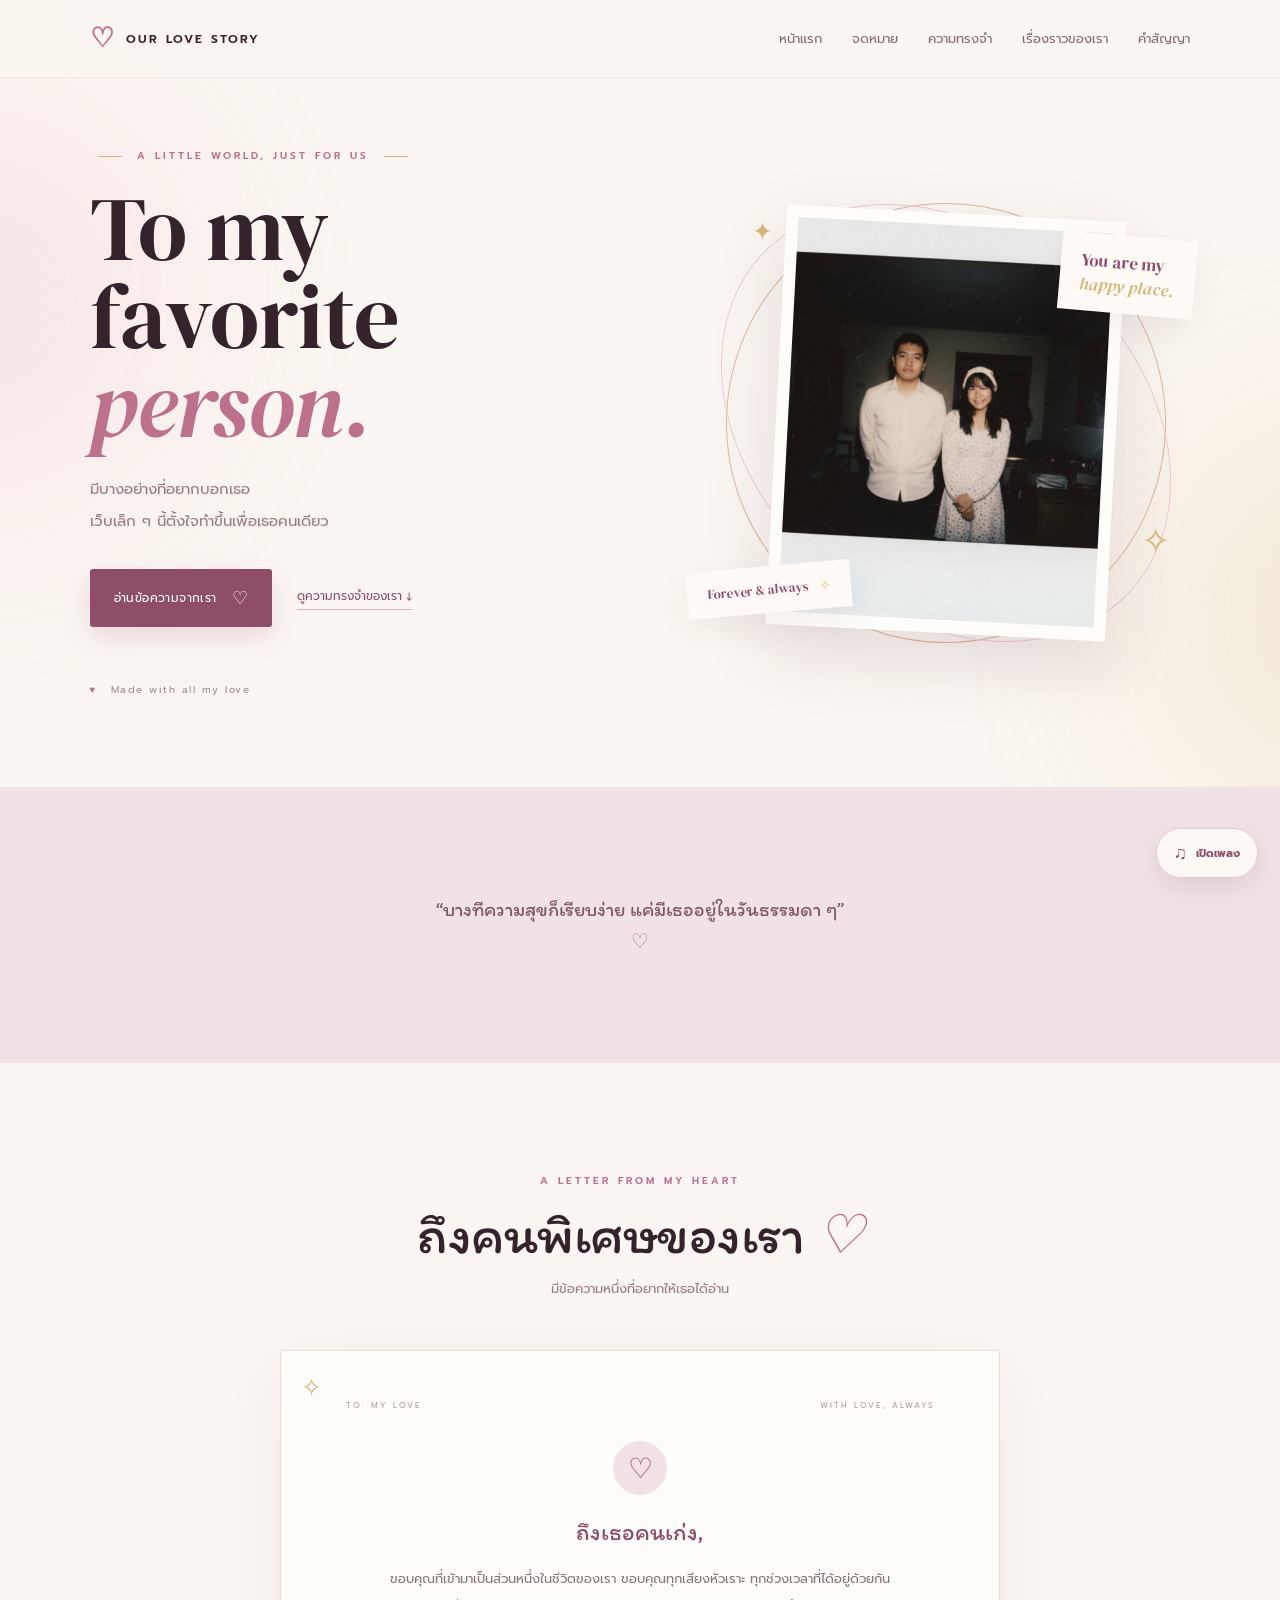
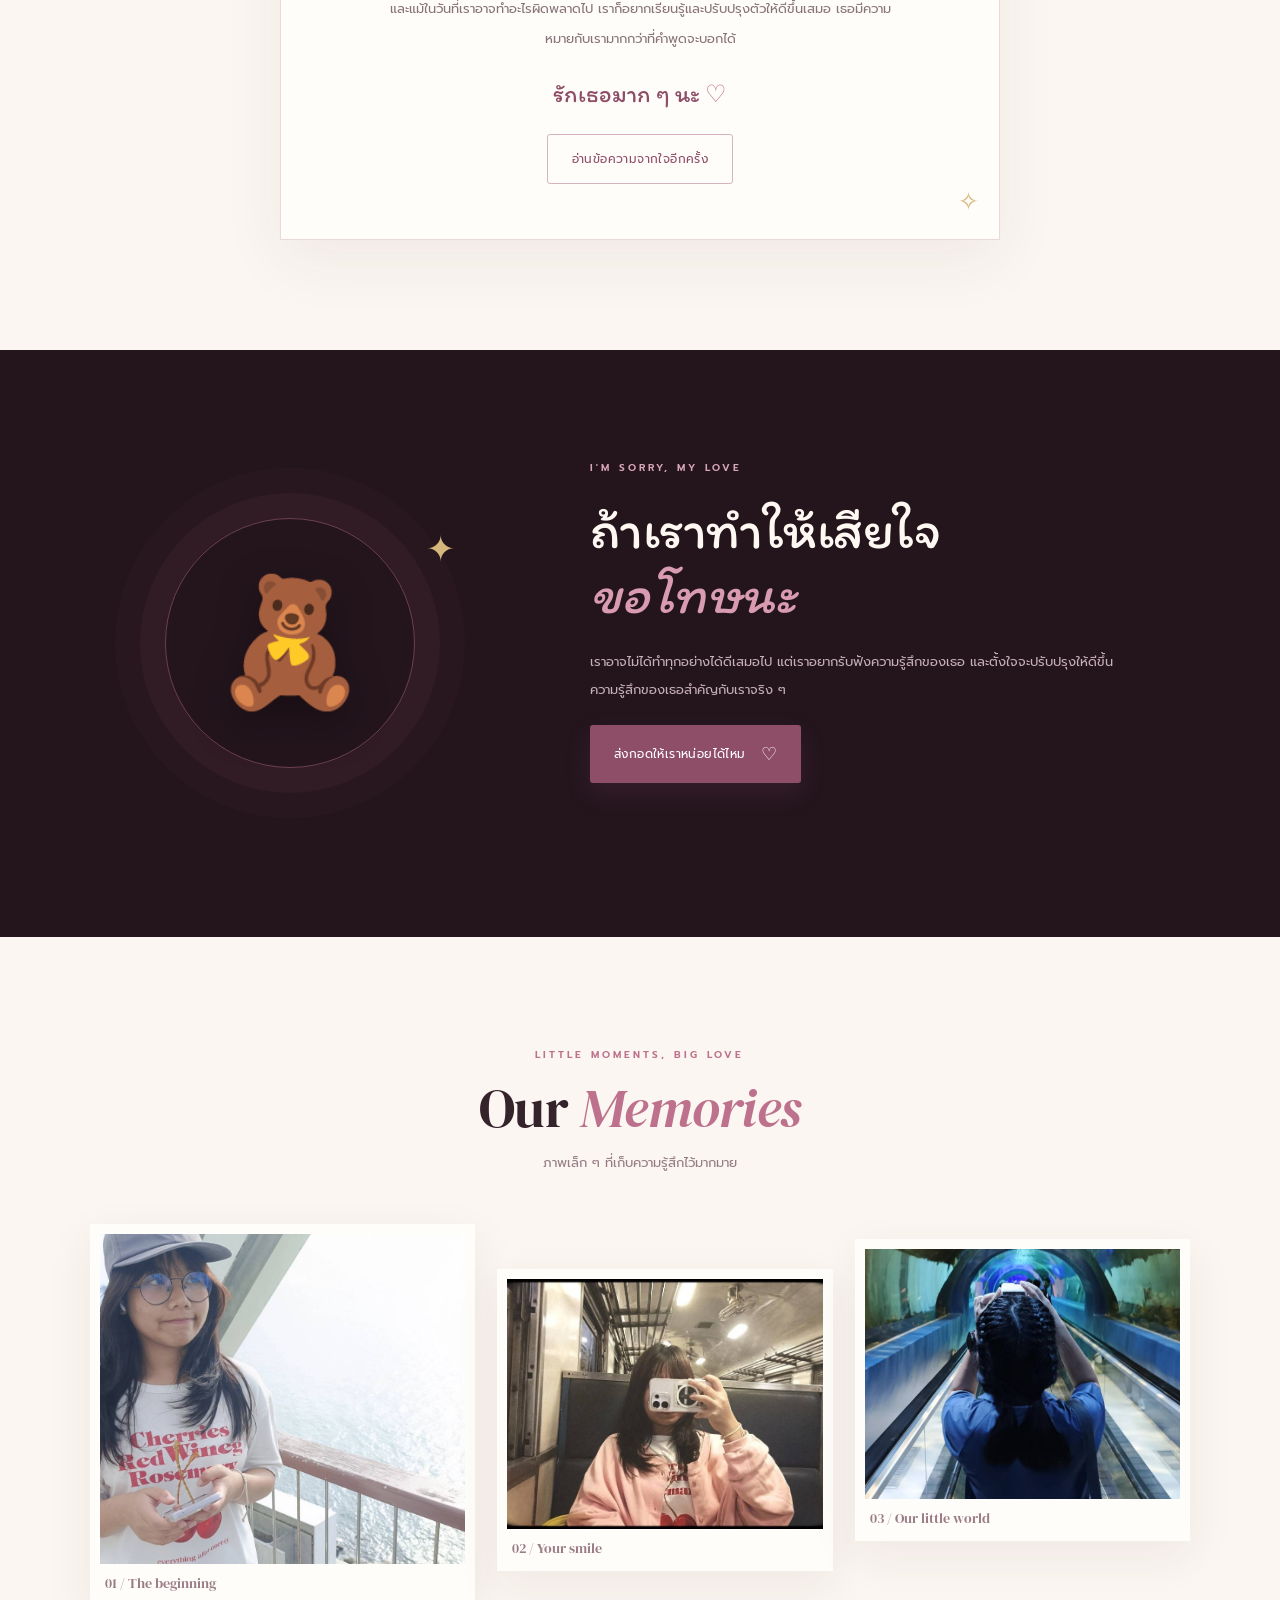
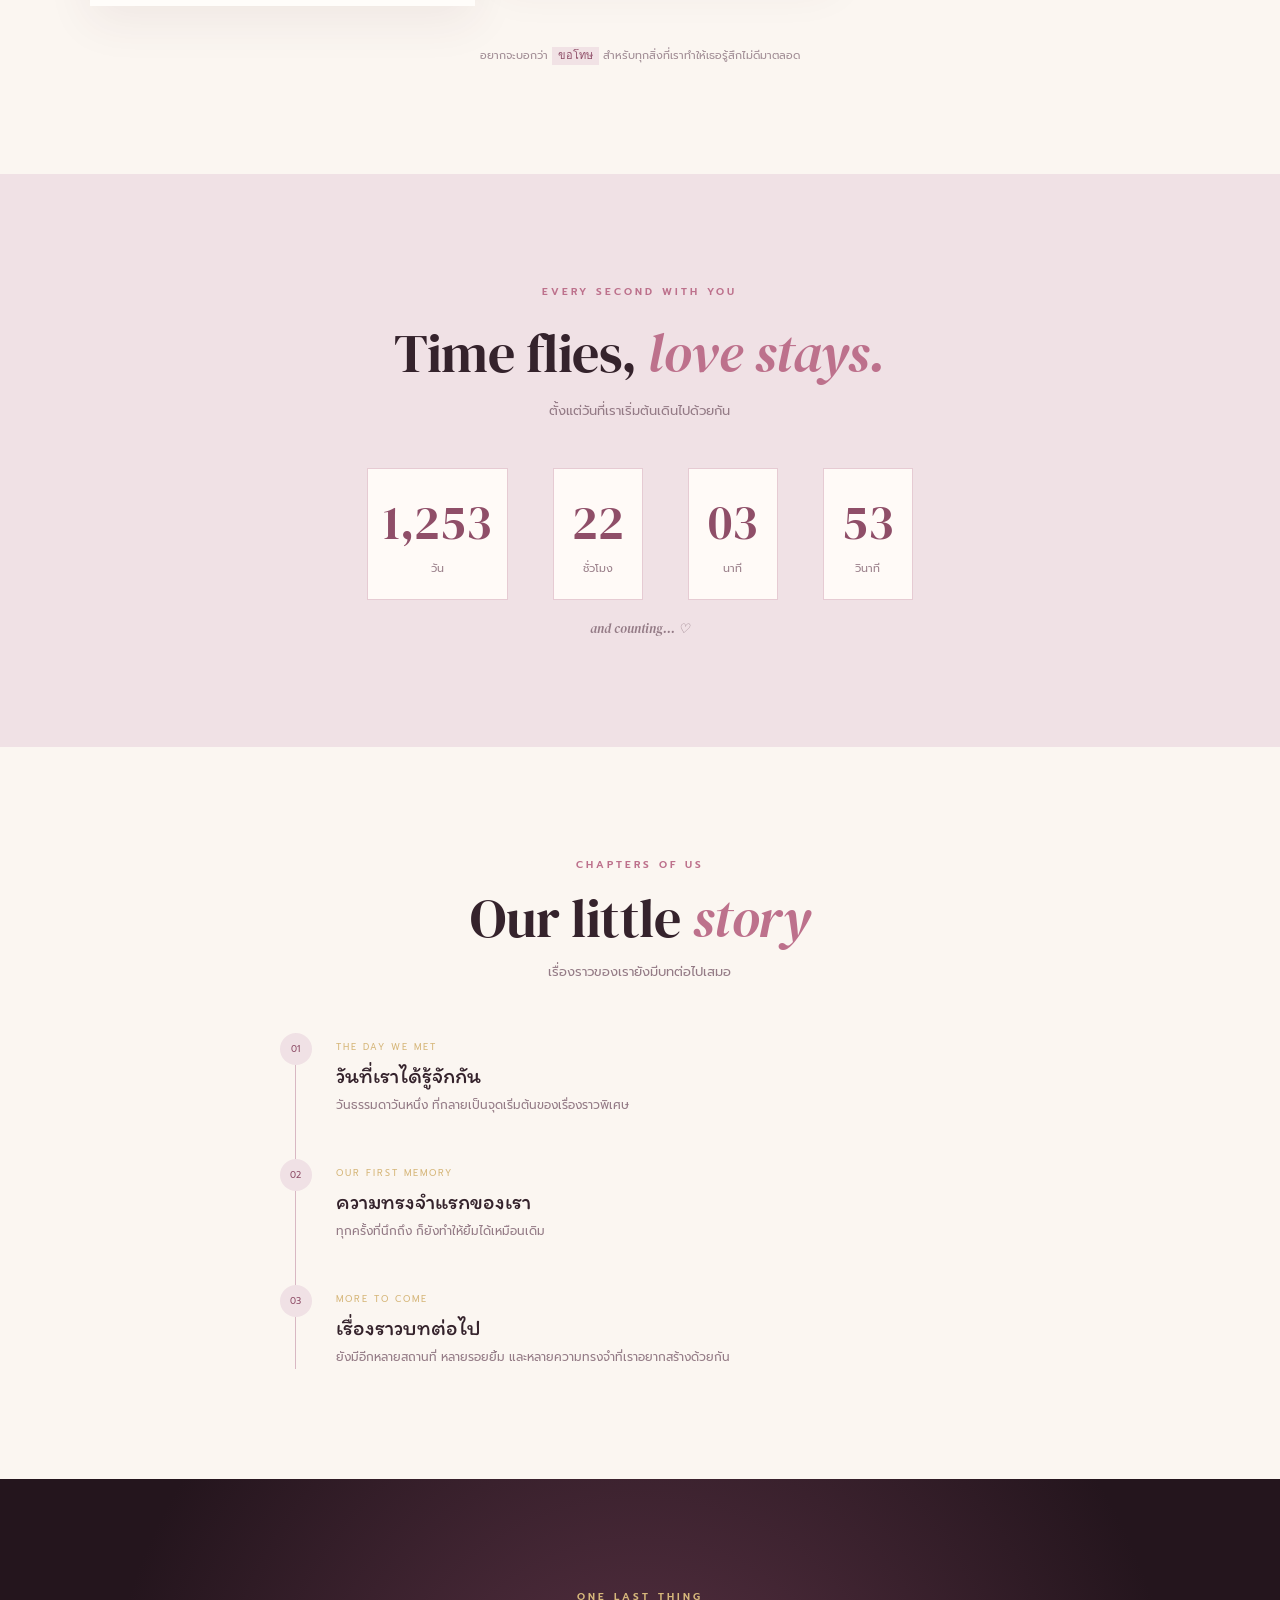
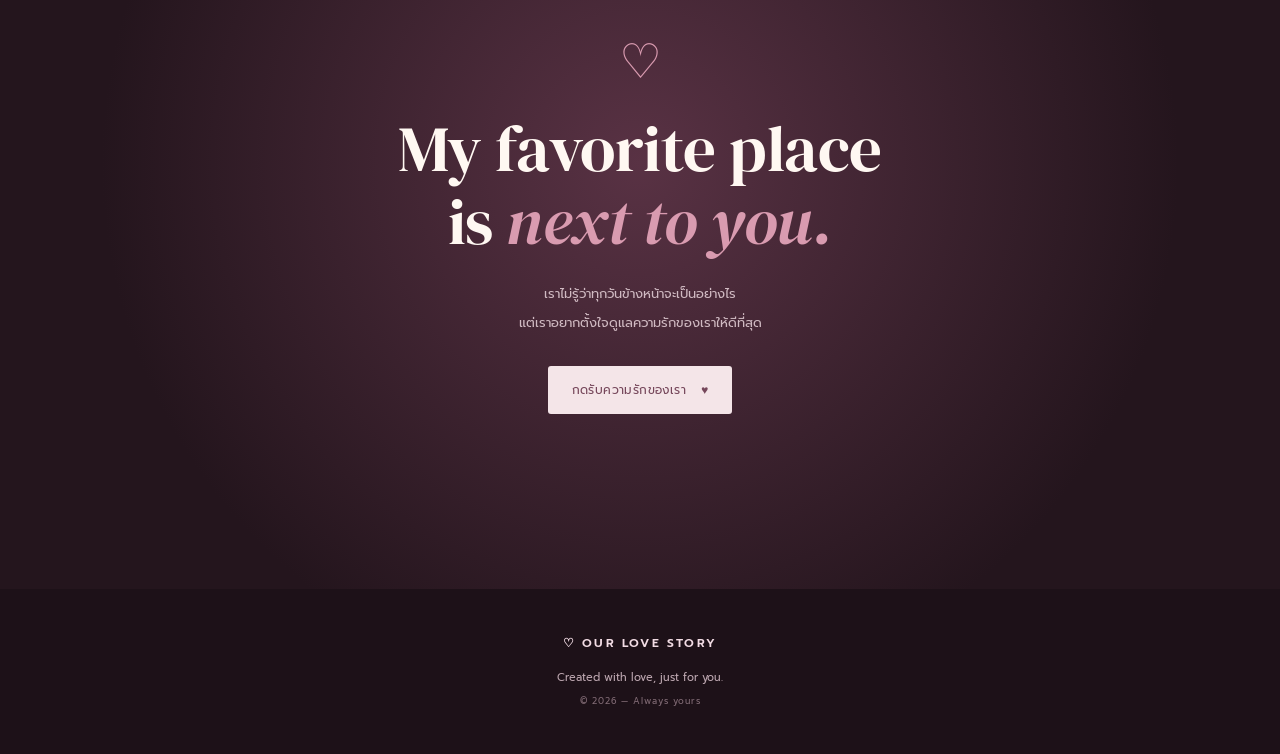
==== our-love-story/index.html @ 3651db4c "Add files via upload" ====
<!DOCTYPE html>
<html lang="th">
<head>
  <meta charset="UTF-8">
  <meta name="viewport" content="width=device-width, initial-scale=1.0">
  <meta name="theme-color" content="#24151d">
  <meta name="description" content="A little website made with love.">
  <title>Our Love Story ♡</title>
  <link rel="preconnect" href="https://fonts.googleapis.com">
  <link rel="preconnect" href="https://fonts.gstatic.com" crossorigin>
  <link href="https://fonts.googleapis.com/css2?family=DM+Serif+Display:ital@0;1&family=Itim&family=Prompt:wght@300;400;500;600;700&display=swap" rel="stylesheet">
  <link rel="stylesheet" href="style.css">
</head>
<body>
  <div class="ambient ambient-one"></div>
  <div class="ambient ambient-two"></div>
  <div class="floating-hearts" id="floatingHearts" aria-hidden="true"></div>

  <header class="site-header">
    <a class="brand" href="#home"><span class="brand-mark">♡</span><span>OUR LOVE STORY</span></a>
    <button class="menu-toggle" id="menuToggle" aria-label="เปิดเมนู" aria-expanded="false">☰</button>
    <nav class="nav-links" id="navLinks">
      <a href="#home">หน้าแรก</a>
      <a href="#letter">จดหมาย</a>
      <a href="#memories">ความทรงจำ</a>
      <a href="#timeline">เรื่องราวของเรา</a>
      <a href="#forever">คำสัญญา</a>
    </nav>
  </header>

  <main>
    <section class="hero section-wrap" id="home">
      <div class="hero-copy reveal">
        <p class="eyebrow"><span></span> A LITTLE WORLD, JUST FOR US <span></span></p>
        <h1>To my favorite<br><em>person.</em></h1>
        <p class="hero-description">มีบางอย่างที่อยากบอกเธอ<br>เว็บเล็ก ๆ นี้ตั้งใจทำขึ้นเพื่อเธอคนเดียว</p>
        <div class="hero-actions">
          <a class="button button-primary" href="#letter">อ่านข้อความจากเรา <span>♡</span></a>
          <a class="text-link" href="#memories">ดูความทรงจำของเรา ↓</a>
        </div>
        <div class="hero-note"><span class="tiny-heart">♥</span> Made with all my love</div>
      </div>
      <div class="hero-art reveal">
        <div class="orbit orbit-one"></div><div class="orbit orbit-two"></div>
        <div class="hero-photo-frame">
          <img src="images/photo1.jpg" alt="รูปความทรงจำของเรา" onerror="this.style.display='none';this.parentElement.classList.add('photo-placeholder')">
          <div class="placeholder-content"><span>♡</span><small>YOUR FAVORITE PHOTO</small><b>ใส่รูปคู่ของเรา</b></div>
        </div>
        <div class="floating-label label-top">You are my<br><i>happy place.</i></div>
        <div class="floating-label label-bottom">Forever & always <span>✧</span></div>
        <div class="sparkle sparkle-a">✦</div><div class="sparkle sparkle-b">✧</div>
      </div>
    </section>

    <section class="intro-strip">
      <p>“บางทีความสุขก็เรียบง่าย แค่มีเธออยู่ในวันธรรมดา ๆ”</p>
      <span>♡</span>
    </section>

    <section class="section-wrap letter-section" id="letter">
      <div class="section-heading reveal">
        <p class="eyebrow">A LETTER FROM MY HEART</p>
        <h2>ถึงคนพิเศษของเรา <em>♡</em></h2>
        <p>มีข้อความหนึ่งที่อยากให้เธอได้อ่าน</p>
      </div>
      <div class="letter-card reveal">
        <div class="letter-top"><span>TO: MY LOVE</span><span>WITH LOVE, ALWAYS</span></div>
        <div class="letter-seal">♡</div>
        <p class="letter-greeting">ถึงเธอคนเก่ง,</p>
        <p class="letter-body" id="letterText">ขอบคุณที่เข้ามาเป็นส่วนหนึ่งในชีวิตของเรา ขอบคุณทุกเสียงหัวเราะ ทุกช่วงเวลาที่ได้อยู่ด้วยกัน และแม้ในวันที่เราอาจทำอะไรผิดพลาดไป เราก็อยากเรียนรู้และปรับปรุงตัวให้ดีขึ้นเสมอ เธอมีความหมายกับเรามากกว่าที่คำพูดจะบอกได้</p>
        <p class="letter-sign">รักเธอมาก ๆ นะ <span>♡</span></p>
        <button class="button button-outline" id="letterReveal">อ่านข้อความจากใจอีกครั้ง</button>
      </div>
    </section>

    <section class="apology-section">
      <div class="apology-inner section-wrap reveal">
        <div class="apology-illustration"><div class="halo"></div><div class="teddy">🧸</div><span class="mini-spark">✦</span></div>
        <div class="apology-copy">
          <p class="eyebrow">I'M SORRY, MY LOVE</p>
          <h2>ถ้าเราทำให้เสียใจ<br><em>ขอโทษนะ</em></h2>
          <p>เราอาจไม่ได้ทำทุกอย่างได้ดีเสมอไป แต่เราอยากรับฟังความรู้สึกของเธอ และตั้งใจจะปรับปรุงให้ดีขึ้น ความรู้สึกของเธอสำคัญกับเราจริง ๆ</p>
          <button class="button button-primary" id="forgiveBtn">ส่งกอดให้เราหน่อยได้ไหม <span>♡</span></button>
          <p class="response-message" id="forgiveMessage" role="status"></p>
        </div>
      </div>
    </section>

    <section class="section-wrap memories-section" id="memories">
      <div class="section-heading reveal">
        <p class="eyebrow">LITTLE MOMENTS, BIG LOVE</p>
        <h2>Our <em>Memories</em></h2>
        <p>ภาพเล็ก ๆ ที่เก็บความรู้สึกไว้มากมาย</p>
      </div>
      <div class="gallery">
        <figure class="memory-card memory-tall reveal"><img src="images/photo2.jpg" alt="ความทรงจำของเรา 1" onerror="this.style.display='none';this.parentElement.classList.add('image-empty')"><div class="image-caption">01 / The beginning</div></figure>
        <figure class="memory-card reveal"><img src="images/photo3.jpg" alt="ความทรงจำของเรา 2" onerror="this.style.display='none';this.parentElement.classList.add('image-empty')"><div class="image-caption">02 / Your smile</div></figure>
        <figure class="memory-card reveal"><img src="images/photo4.jpg" alt="ความทรงจำของเรา 3" onerror="this.style.display='none';this.parentElement.classList.add('image-empty')"><div class="image-caption">03 / Our little world</div></figure>
      </div>
      <p class="gallery-hint">อยากจะบอกว่า  <code>ขอโทษ</code> สำหรับทุกสิ่งที่เราทำให้เธอรู้สึกไม่ดีมาตลอด</p>
    </section>

    <section class="anniversary-section">
      <div class="section-wrap anniversary-inner reveal">
        <p class="eyebrow">EVERY SECOND WITH YOU</p>
        <h2>Time flies, <em>love stays.</em></h2>
        <p>ตั้งแต่วันที่เราเริ่มต้นเดินไปด้วยกัน</p>
        <div class="counter-grid" id="counter" aria-live="polite">
          <div><strong id="days">0</strong><span>วัน</span></div>
          <div><strong id="hours">00</strong><span>ชั่วโมง</span></div>
          <div><strong id="minutes">00</strong><span>นาที</span></div>
          <div><strong id="seconds">00</strong><span>วินาที</span></div>
        </div>
        <p class="counter-caption">and counting... ♡</p>
      </div>
    </section>

    <section class="section-wrap timeline-section" id="timeline">
      <div class="section-heading reveal">
        <p class="eyebrow">CHAPTERS OF US</p>
        <h2>Our little <em>story</em></h2>
        <p>เรื่องราวของเรายังมีบทต่อไปเสมอ</p>
      </div>
      <div class="timeline">
        <article class="timeline-item reveal"><span class="timeline-dot">01</span><div><small>THE DAY WE MET</small><h3>วันที่เราได้รู้จักกัน</h3><p>วันธรรมดาวันหนึ่ง ที่กลายเป็นจุดเริ่มต้นของเรื่องราวพิเศษ</p></div></article>
        <article class="timeline-item reveal"><span class="timeline-dot">02</span><div><small>OUR FIRST MEMORY</small><h3>ความทรงจำแรกของเรา</h3><p>ทุกครั้งที่นึกถึง ก็ยังทำให้ยิ้มได้เหมือนเดิม</p></div></article>
        <article class="timeline-item reveal"><span class="timeline-dot">03</span><div><small>MORE TO COME</small><h3>เรื่องราวบทต่อไป</h3><p>ยังมีอีกหลายสถานที่ หลายรอยยิ้ม และหลายความทรงจำที่เราอยากสร้างด้วยกัน</p></div></article>
      </div>
    </section>

    <section class="promise-section" id="forever">
      <div class="promise-content reveal">
        <p class="eyebrow">ONE LAST THING</p>
        <div class="promise-heart">♡</div>
        <h2>My favorite place<br>is <em>next to you.</em></h2>
        <p>เราไม่รู้ว่าทุกวันข้างหน้าจะเป็นอย่างไร<br>แต่เราอยากตั้งใจดูแลความรักของเราให้ดีที่สุด</p>
        <button class="button button-light" id="surpriseBtn">กดรับความรักของเรา <span>♥</span></button>
        <p class="final-message" id="finalMessage" aria-live="polite"></p>
      </div>
    </section>
  </main>

  <button class="music-button" id="musicBtn" aria-label="เปิดหรือหยุดเพลง"><span>♫</span><b id="musicLabel">เปิดเพลง</b></button>
  <audio id="backgroundMusic" loop preload="none"><source src="music.mp3" type="audio/mpeg"></audio>

  <footer><a class="brand footer-brand" href="#home">♡ OUR LOVE STORY</a><p>Created with love, just for you.</p><span>© <span id="year"></span> — Always yours</span></footer>

  <div class="toast" id="toast" role="status"></div>
  <script src="script.js"></script>
</body>
</html>
---- our-love-story/style.css ----
:root {
  --ink: #35232c; --muted: #947b86; --rose: #bd718c; --rose-dark: #8f4e68;
  --blush: #f5e6eb; --cream: #fbf6f1; --wine: #24151d; --gold: #d6b77b;
}
* { box-sizing: border-box; margin: 0; padding: 0; }
html { scroll-behavior: smooth; scroll-padding-top: 90px; }
body { background: var(--cream); color: var(--ink); font-family: "Prompt", sans-serif; overflow-x: hidden; }
button, a { font: inherit; }
a { color: inherit; text-decoration: none; }
.ambient { position: fixed; width: 420px; height: 420px; border-radius: 50%; filter: blur(100px); opacity: .18; pointer-events: none; z-index: -1; }
.ambient-one { background: #e8a7bd; top: 10%; left: -240px; }
.ambient-two { background: #d6b77b; right: -280px; bottom: 8%; }
.site-header { height: 78px; padding: 0 7%; display: flex; align-items: center; justify-content: space-between; position: sticky; top: 0; z-index: 100; background: rgba(251,246,241,.88); border-bottom: 1px solid rgba(189,113,140,.13); backdrop-filter: blur(18px); }
.brand { display: inline-flex; align-items: center; gap: 10px; font-size: 12px; letter-spacing: 2.2px; font-weight: 600; }
.brand-mark { color: var(--rose); font-size: 27px; line-height: 1; }
.nav-links { display: flex; gap: 30px; color: #806a74; font-size: 13px; }
.nav-links a { transition: color .25s; }
.nav-links a:hover { color: var(--rose-dark); }
.menu-toggle { display: none; border: 1px solid #ead7df; color: var(--rose-dark); background: transparent; padding: 8px 12px; border-radius: 8px; }
.section-wrap { width: min(1120px, 86%); margin: auto; }
.hero { min-height: 690px; display: grid; grid-template-columns: 1fr .9fr; align-items: center; gap: 70px; padding-top: 70px; padding-bottom: 90px; }
.eyebrow { color: var(--rose); font-size: 10px; letter-spacing: 3px; font-weight: 600; margin-bottom: 22px; }
.hero .eyebrow span { display: inline-block; width: 24px; height: 1px; background: var(--gold); vertical-align: middle; margin: 0 8px; }
h1, h2 { font-family: "DM Serif Display", "Itim", serif; font-weight: 400; letter-spacing: -.5px; }
.hero h1 { font-size: clamp(58px, 7vw, 91px); line-height: .98; }
h1 em, h2 em { color: var(--rose); font-weight: 400; }
.hero-description { color: var(--muted); line-height: 2.1; font-size: 15px; margin-top: 26px; }
.hero-actions { display: flex; align-items: center; flex-wrap: wrap; gap: 25px; margin-top: 32px; }
.button { border: 0; border-radius: 3px; display: inline-flex; justify-content: center; align-items: center; gap: 15px; padding: 15px 24px; cursor: pointer; font-size: 12px; letter-spacing: .4px; transition: transform .25s, box-shadow .25s, background .25s; }
.button:hover { transform: translateY(-3px); }
.button-primary { color: white; background: var(--rose-dark); box-shadow: 0 10px 25px #8f4e682b; }
.button-primary:hover { background: #743d55; box-shadow: 0 13px 30px #8f4e6840; }
.button-primary span { font-size: 18px; }
.text-link { color: var(--rose-dark); font-size: 12px; border-bottom: 1px solid #d8b2c0; padding-bottom: 4px; }
.hero-note { margin-top: 55px; color: #a28d95; font-size: 10px; letter-spacing: 1.5px; }
.tiny-heart { color: var(--rose); margin-right: 8px; }
.hero-art { min-height: 470px; position: relative; display: grid; place-items: center; }
.hero-photo-frame { position: relative; width: min(340px, 75%); height: 420px; padding: 12px; background: #fffdfa; box-shadow: 0 25px 70px #54313d24; transform: rotate(3deg); z-index: 2; }
.hero-photo-frame img { width: 100%; height: 100%; object-fit: cover; display: block; }
.photo-placeholder { background: linear-gradient(145deg,#f0dce3,#e8d5c5); display: grid; place-items: center; }
.placeholder-content { display: none; text-align: center; color: var(--rose-dark); }
.photo-placeholder .placeholder-content { display: grid; gap: 13px; }
.placeholder-content span { font-size: 65px; }
.placeholder-content small { letter-spacing: 3px; font-size: 9px; }
.placeholder-content b { font-family: "Itim"; font-size: 24px; font-weight: 400; }
.orbit { position: absolute; border: 1px solid #d7b9a2; border-radius: 50%; width: 440px; height: 440px; transform: rotate(-24deg); }
.orbit-two { width: 500px; height: 380px; border-color: #e7cbd4; transform: rotate(42deg); }
.floating-label { position: absolute; z-index: 3; background: #fffaf6; padding: 15px 20px; box-shadow: 0 12px 35px #4a263012; color: var(--rose-dark); font-family: "DM Serif Display",serif; font-size: 17px; }
.floating-label i { color: var(--gold); }
.label-top { top: 48px; right: -5px; transform: rotate(5deg); }
.label-bottom { bottom: 45px; left: -15px; font-size: 13px; transform: rotate(-5deg); }
.label-bottom span { color: var(--gold); margin-left: 8px; }
.sparkle { position: absolute; color: var(--gold); font-size: 25px; }
.sparkle-a { top: 25px; left: 50px; }.sparkle-b { right: 20px; bottom: 90px; font-size: 35px; }
.intro-strip { padding: 28px 15px; text-align: center; background: #f1e2e5; color: #805b6a; font-family: "Itim"; font-size: 20px; }
.intro-strip span { display: block; color: var(--rose); margin-top: 8px; }
section:not(.hero) { padding-top: 110px; padding-bottom: 110px; }
.section-heading { text-align: center; margin-bottom: 52px; }
.section-heading .eyebrow { margin-bottom: 14px; }
.section-heading h2, .apology-copy h2, .anniversary-inner h2 { font-size: clamp(38px, 5vw, 54px); line-height: 1.2; }
.section-heading > p:last-child { color: var(--muted); font-size: 13px; margin-top: 12px; }
.letter-section { max-width: 850px; }
.letter-card { position: relative; max-width: 720px; margin: auto; padding: 48px 65px 55px; background: #fffdfa; border: 1px solid #ead9d6; box-shadow: 0 20px 60px #54313d10; text-align: center; }
.letter-card:before, .letter-card:after { content: "✧"; position: absolute; color: var(--gold); font-size: 25px; }.letter-card:before { top: 18px; left: 20px; }.letter-card:after { right: 20px; bottom: 18px; }
.letter-top { display: flex; justify-content: space-between; color: #b49a9e; letter-spacing: 2px; font-size: 8px; }
.letter-seal { margin: 30px auto 22px; width: 54px; height: 54px; display: grid; place-items: center; border-radius: 50%; background: #f2e1e5; color: var(--rose-dark); font-size: 28px; }
.letter-greeting, .letter-sign { font-family: "Itim"; font-size: 24px; color: var(--rose-dark); }
.letter-body { max-width: 520px; margin: 18px auto 25px; color: #88737b; line-height: 2.3; font-size: 13px; }
.letter-sign span { color: var(--rose); }
.button-outline { margin-top: 26px; border: 1px solid #d7b2c0; color: var(--rose-dark); background: transparent; }
.apology-section { background: var(--wine); color: #fff8f2; }
.apology-inner { display: grid; grid-template-columns: .8fr 1.2fr; align-items: center; gap: 100px; }
.apology-illustration { height: 300px; display: grid; place-items: center; position: relative; }
.halo { position: absolute; width: 250px; height: 250px; border: 1px solid #bd718c77; border-radius: 50%; box-shadow: 0 0 0 25px #bd718c0d, 0 0 0 50px #bd718c08; }
.teddy { font-size: 125px; filter: drop-shadow(0 15px 20px #0005); z-index: 1; }
.mini-spark { position: absolute; top: 30px; right: 35px; color: var(--gold); font-size: 35px; }
.apology-copy .eyebrow { color: #d8a5b7; }.apology-copy h2 { color: #fff8f2; }.apology-copy h2 em { color: #d99bb0; }
.apology-copy > p:not(.eyebrow):not(.response-message) { color: #c6afb8; line-height: 2.1; font-size: 13px; margin: 22px 0; max-width: 540px; }
.response-message { color: #e9c6d1; margin-top: 16px; font-family: "Itim"; font-size: 20px; min-height: 28px; }
.gallery { display: grid; grid-template-columns: 1.15fr 1fr 1fr; gap: 22px; align-items: start; }
.memory-card { margin: 0; position: relative; padding: 10px 10px 42px; background: #fffdfa; box-shadow: 0 15px 45px #54313d12; transform: rotate(1deg); }
.memory-card:nth-child(2) { margin-top: 45px; transform: rotate(-2deg); }.memory-card:nth-child(3) { margin-top: 15px; transform: rotate(2deg); }
.memory-card img { width: 100%; height: 250px; display: block; object-fit: cover; background: linear-gradient(135deg,#f1dfe5,#e8d9c7); }
.memory-tall img { height: 330px; }
.image-caption { position: absolute; bottom: 13px; left: 15px; color: #9b7d88; font-family: "DM Serif Display"; font-size: 14px; }
.memory-card.image-empty:after { content: "ใส่รูปความทรงจำ"; position: absolute; inset: 10px 10px 42px; display: grid; place-items: center; color: #9e7182; font-family: "Itim"; font-size: 23px; background: linear-gradient(135deg,#f1dfe5,#e8d9c7); }
.gallery-hint { text-align: center; color: #a18d95; font-size: 11px; margin-top: 40px; }.gallery-hint code { color: var(--rose-dark); background: #f1e2e5; padding: 3px 6px; }
.anniversary-section { background: #f0e1e5; text-align: center; }
.anniversary-inner h2 { color: var(--ink); }.anniversary-inner > p:not(.eyebrow) { color: #947b86; margin-top: 15px; font-size: 13px; }
.counter-grid { display: flex; justify-content: center; gap: clamp(12px, 4vw, 45px); margin: 48px 0 20px; }
.counter-grid div { min-width: 90px; padding: 20px 15px; background: #fffaf7; border: 1px solid #e6cbd3; }
.counter-grid strong { display: block; color: var(--rose-dark); font-family: "DM Serif Display"; font-size: clamp(30px, 5vw, 48px); font-weight: 400; }
.counter-grid span { color: #9b808b; font-size: 11px; }
.anniversary-inner .counter-caption { font-family: "DM Serif Display"; font-style: italic; color: var(--rose); }
.timeline { max-width: 690px; margin: auto; border-left: 1px solid #d8b8c3; padding-left: 40px; }
.timeline-item { display: flex; gap: 25px; position: relative; padding-bottom: 42px; }
.timeline-item:last-child { padding-bottom: 0; }
.timeline-dot { position: absolute; left: -56px; top: 0; width: 32px; height: 32px; display: grid; place-items: center; border-radius: 50%; background: #f0e1e5; color: var(--rose-dark); font-size: 9px; }
.timeline-item small { color: var(--gold); letter-spacing: 2px; font-size: 9px; }.timeline-item h3 { font-family: "Itim"; font-size: 22px; font-weight: 400; margin: 5px 0; }.timeline-item p { color: var(--muted); font-size: 12px; line-height: 1.9; }
.promise-section { background: radial-gradient(circle at 50% 40%, #593244, #24151d 70%); color: #fff8f2; text-align: center; }
.promise-content { max-width: 700px; margin: auto; }
.promise-content .eyebrow { color: #d6b77b; }.promise-heart { color: #d99bb0; font-size: 48px; margin-bottom: 15px; }
.promise-content h2 { font-size: clamp(44px, 6vw, 65px); line-height: 1.12; }.promise-content h2 em { color: #d99bb0; }
.promise-content > p:not(.eyebrow):not(.final-message) { color: #d0bac2; line-height: 2.2; margin: 22px 0 28px; font-size: 13px; }
.button-light { color: #75465a; background: #f4e5e8; }.button-light:hover { background: white; }
.final-message { min-height: 40px; margin-top: 25px; color: #f0c6d4; font-family: "Itim"; font-size: 25px; }
.music-button { position: fixed; z-index: 120; right: 22px; bottom: 22px; border: 1px solid #e7cbd4; border-radius: 40px; padding: 10px 17px; background: rgba(255,250,247,.94); color: var(--rose-dark); box-shadow: 0 8px 25px #24151d18; display: flex; align-items: center; gap: 9px; cursor: pointer; font-size: 11px; }
.music-button span { font-size: 18px; }
footer { text-align: center; background: #1d1118; color: #bda7b0; padding: 42px 15px; font-size: 11px; line-height: 2.1; }
.footer-brand { color: #f2dce4; justify-content: center; margin-bottom: 10px; }.footer-brand .brand-mark { color: #d99bb0; }
footer > span { color: #806a74; font-size: 9px; letter-spacing: 1px; }
.floating-hearts span { position: fixed; bottom: -30px; z-index: 80; pointer-events: none; animation: float-up 6s linear forwards; filter: drop-shadow(0 3px 5px #8f4e6822); }
@keyframes float-up { to { transform: translateY(-110vh) rotate(35deg); opacity: 0; } }
.toast { position: fixed; left: 50%; bottom: 80px; transform: translate(-50%, 20px); opacity: 0; pointer-events: none; padding: 12px 20px; background: #35232c; color: white; border-radius: 30px; font-size: 12px; transition: .3s; z-index: 200; }.toast.show { opacity: 1; transform: translate(-50%,0); }
.reveal { opacity: 0; transform: translateY(22px); transition: opacity .8s ease, transform .8s ease; }.reveal.visible { opacity: 1; transform: translateY(0); }
@media (prefers-reduced-motion: reduce) { *, *::before, *::after { scroll-behavior: auto !important; animation-duration: .01ms !important; transition-duration: .01ms !important; } }
@media (max-width: 760px) {
  .site-header { height: 68px; padding: 0 6%; }.menu-toggle { display: block; }.nav-links { display: none; position: absolute; top: 68px; left: 0; right: 0; background: #fbf6f1; padding: 20px 7%; flex-direction: column; gap: 18px; border-bottom: 1px solid #ead7df; }.nav-links.open { display: flex; }
  .hero { grid-template-columns: 1fr; text-align: center; gap: 35px; padding-top: 75px; }.hero-actions { justify-content: center; }.hero-note { margin-top: 30px; }.hero-art { min-height: 430px; }.hero-photo-frame { height: 370px; width: min(290px,75%); }.orbit { width: 350px; height: 350px; }.orbit-two { width: 390px; height: 300px; }.label-top { right: 0; }.label-bottom { left: 0; }
  section:not(.hero) { padding-top: 80px; padding-bottom: 80px; }.letter-card { padding: 35px 23px 42px; }.letter-top { font-size: 7px; }.apology-inner { grid-template-columns: 1fr; gap: 25px; text-align: center; }.apology-illustration { height: 210px; }.halo { width: 175px; height: 175px; }.teddy { font-size: 95px; }.apology-copy > p:not(.eyebrow):not(.response-message) { margin-left: auto; margin-right: auto; }
  .gallery { grid-template-columns: 1fr; max-width: 390px; margin: auto; gap: 25px; }.memory-card:nth-child(n) { margin: 0; transform: rotate(0); }.memory-card img, .memory-tall img { height: 300px; }.counter-grid { gap: 8px; }.counter-grid div { min-width: 0; flex: 1; padding: 14px 5px; }.counter-grid strong { font-size: 29px; }
  .timeline { padding-left: 30px; }.timeline-dot { left: -46px; }
}
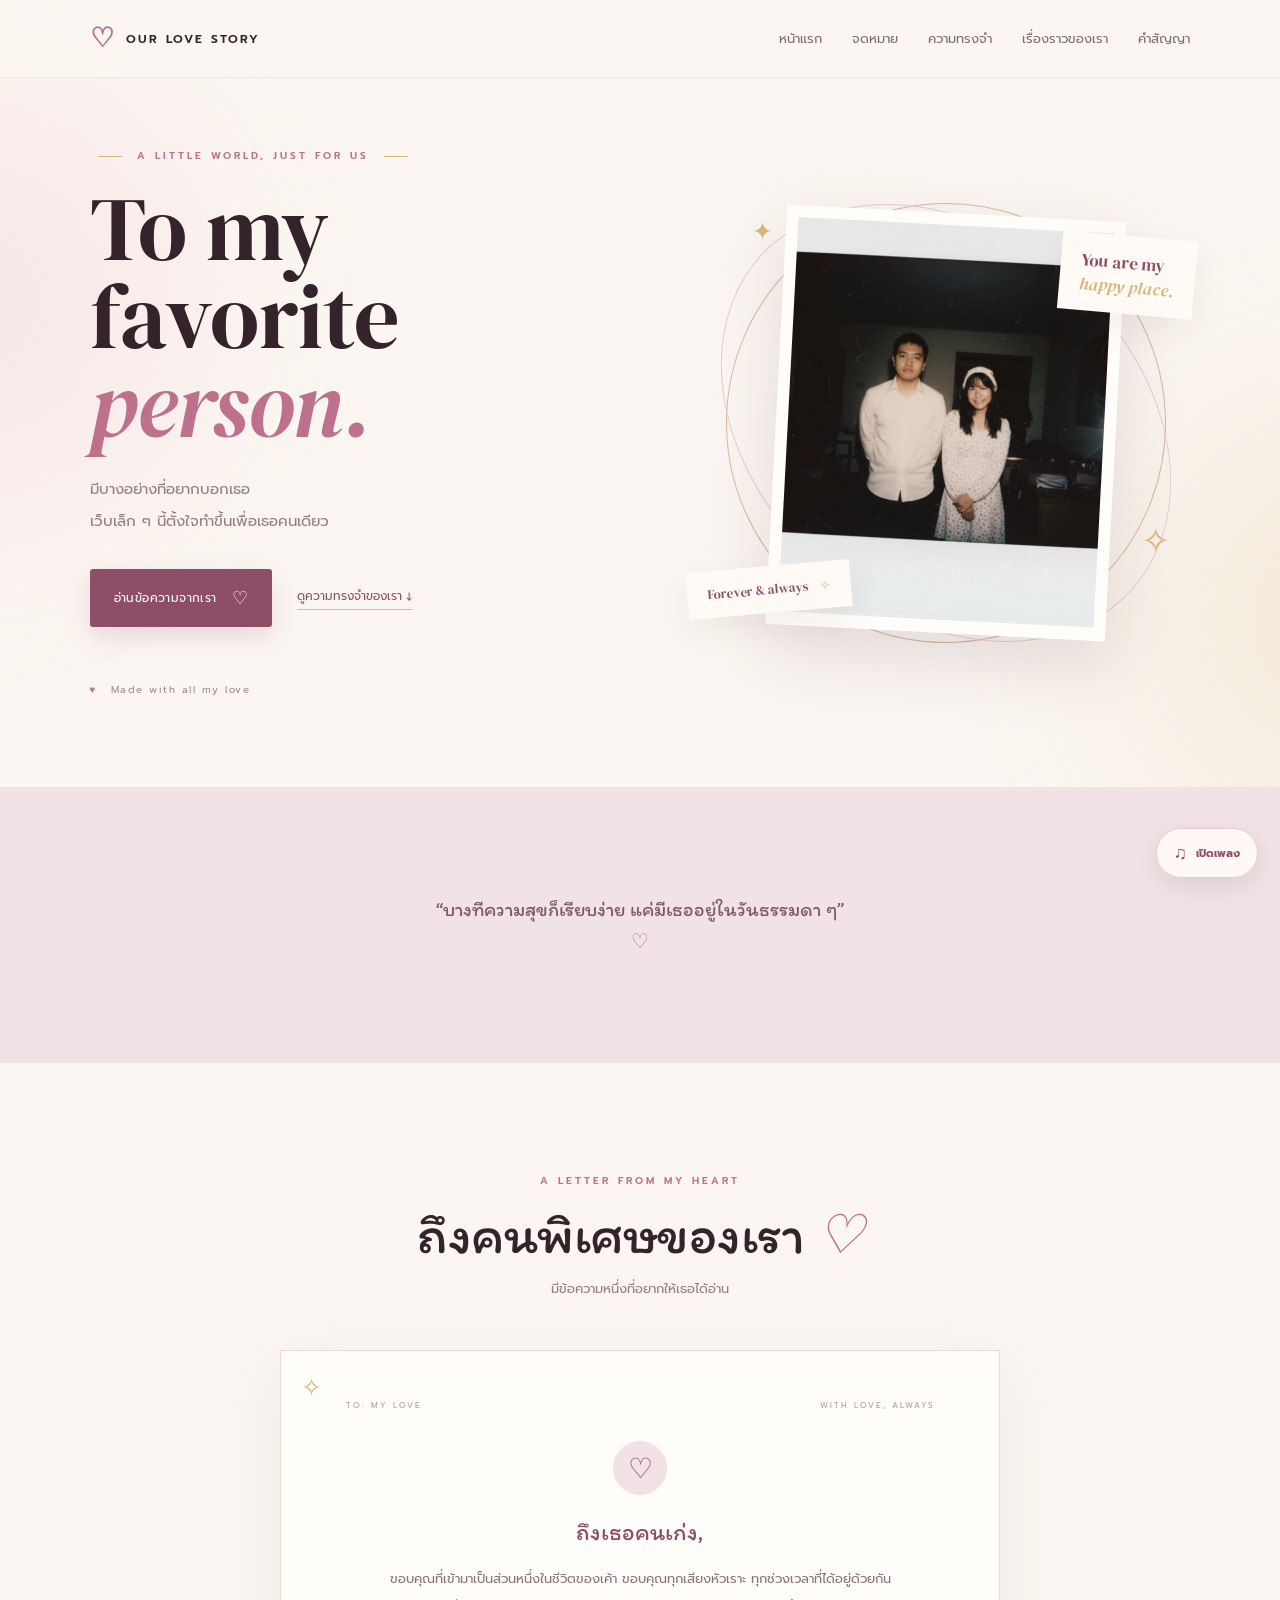
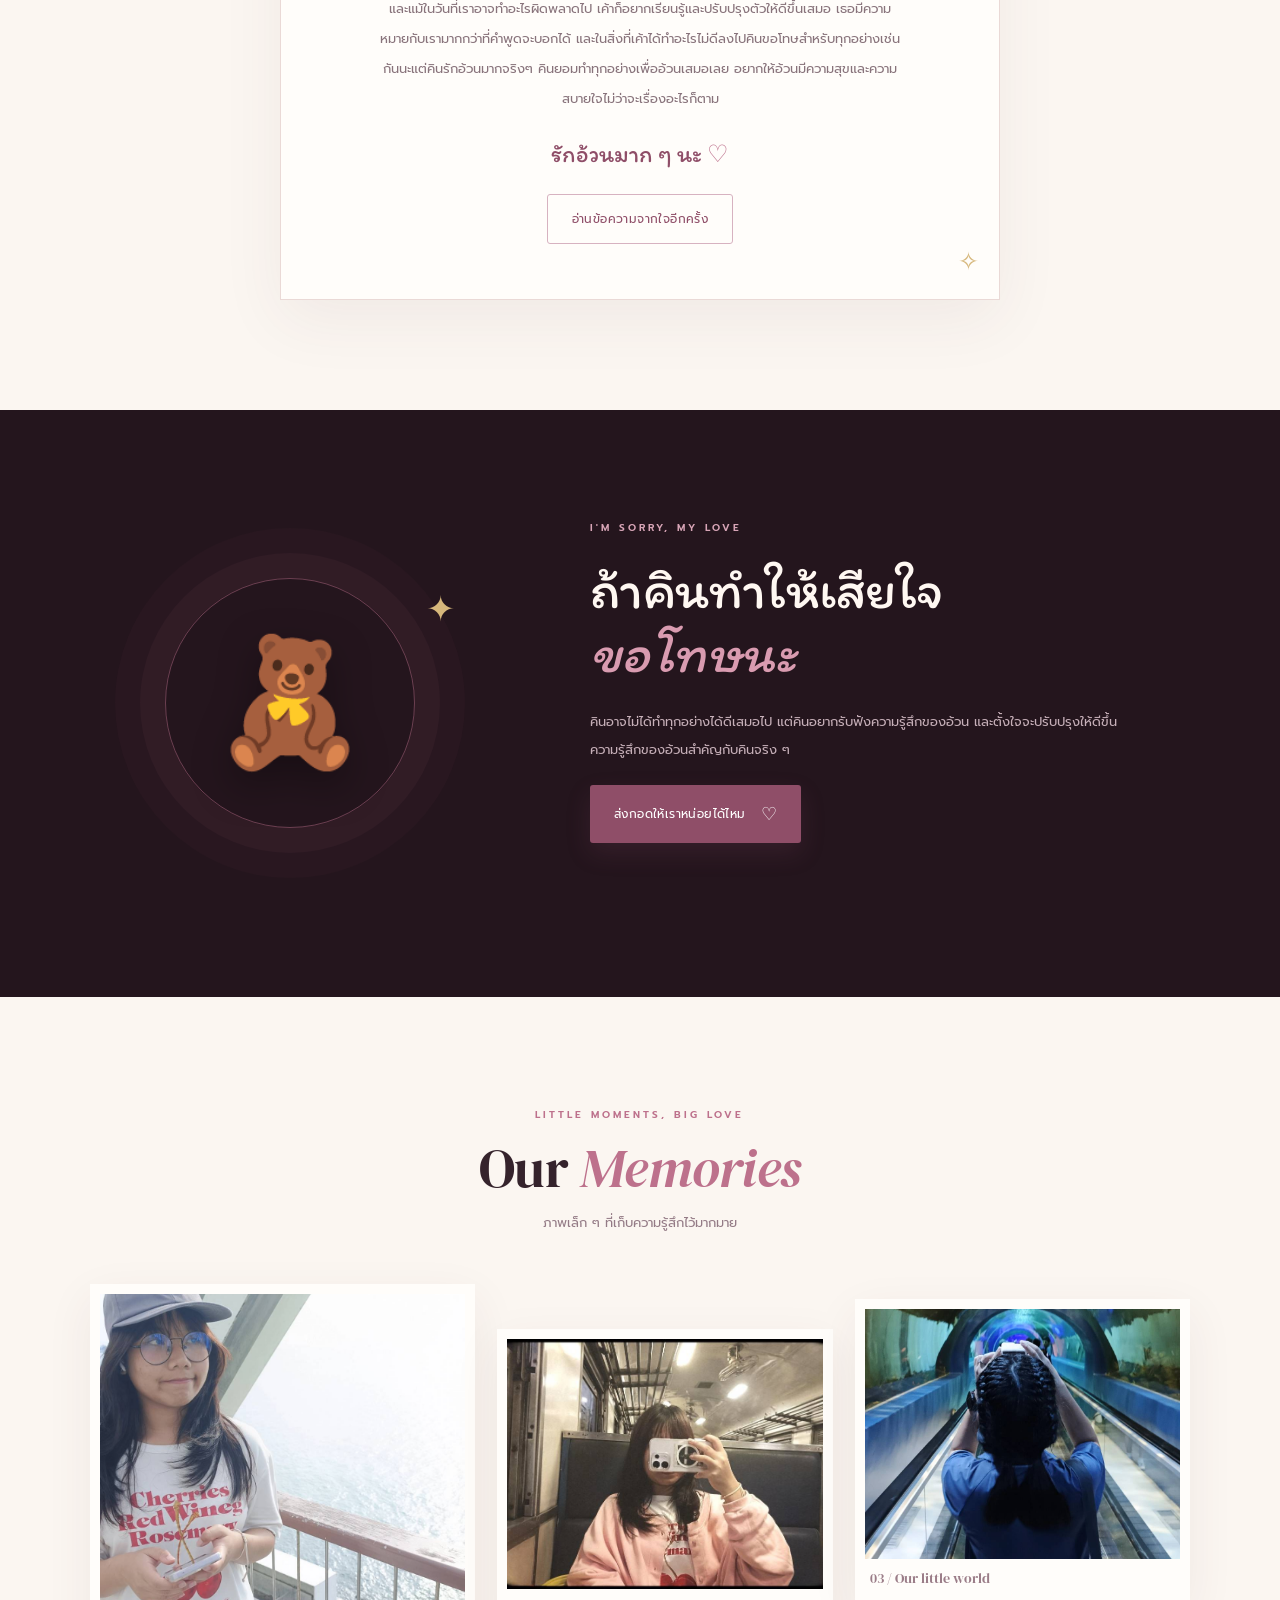
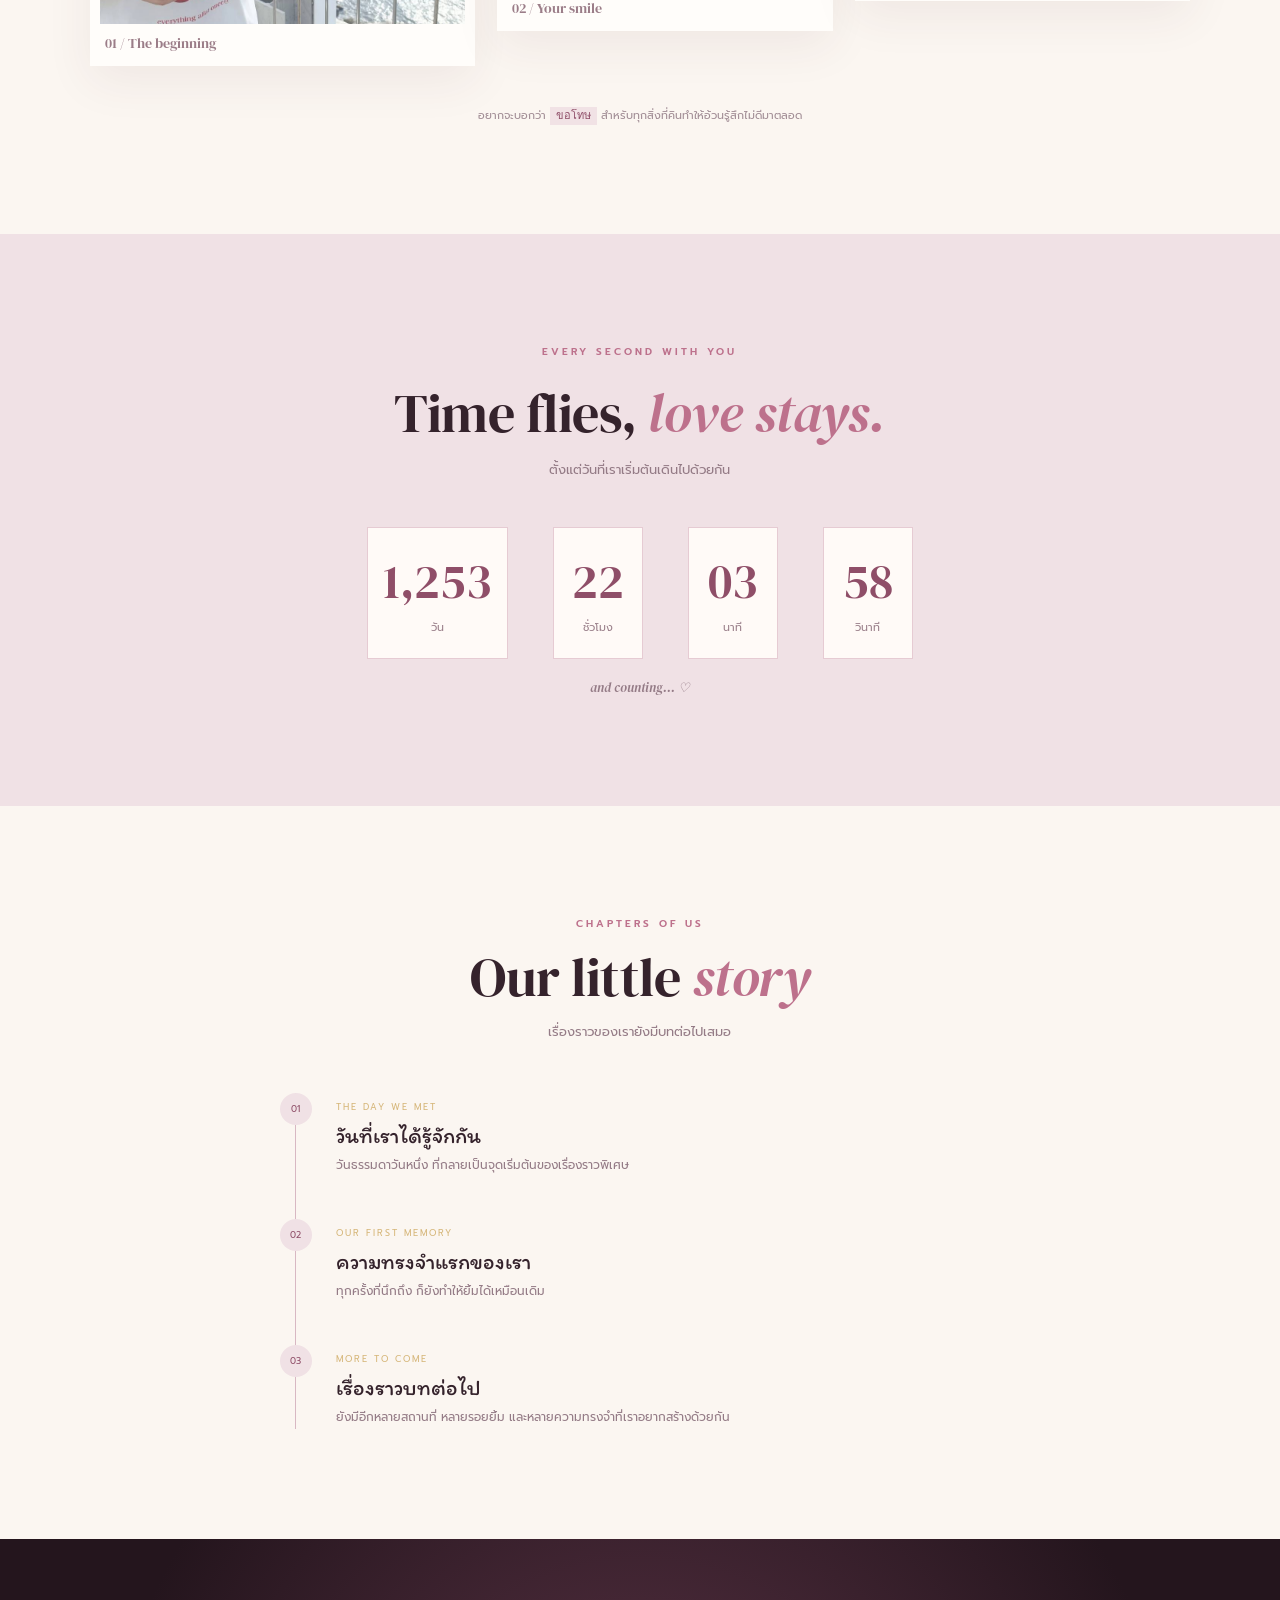
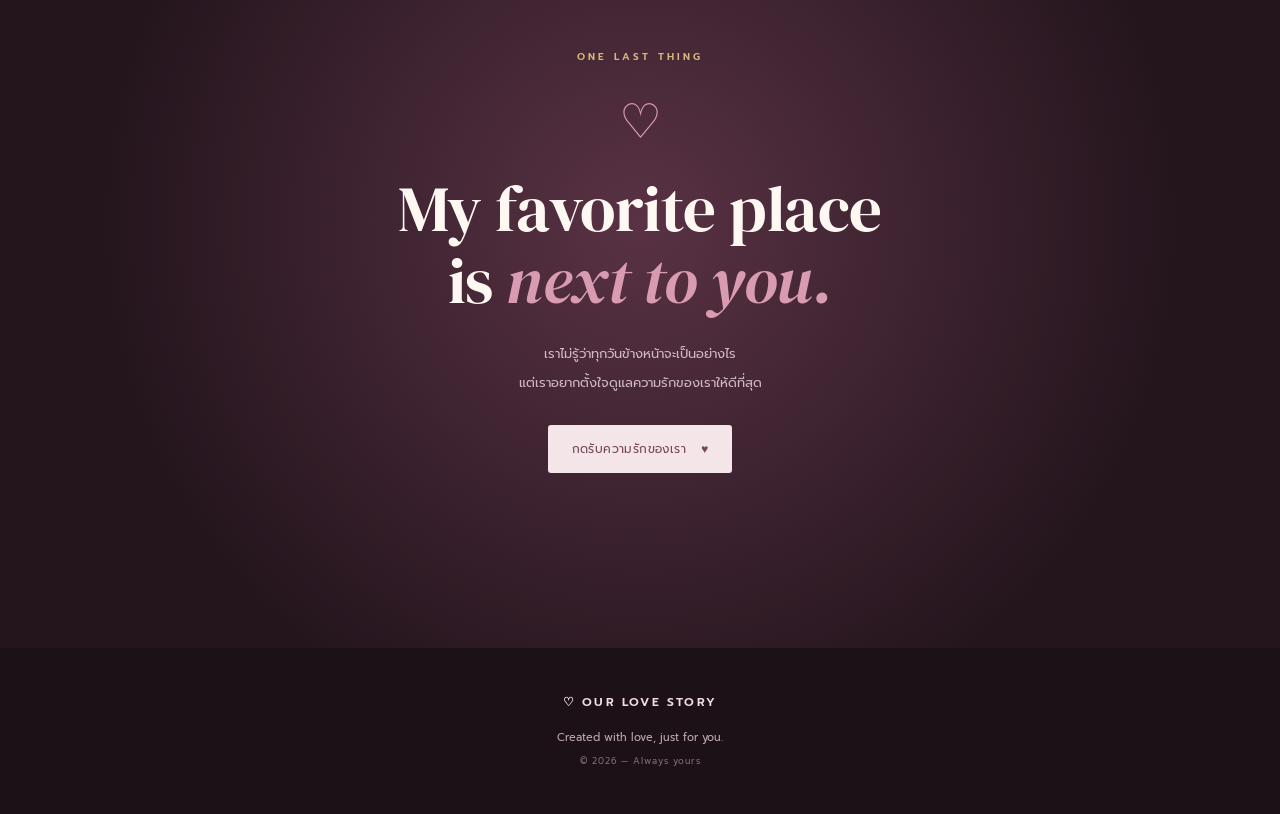
==== commit 4cba728b: "Update heartfelt messages in index.html" ====
--- a/our-love-story/index.html
+++ b/our-love-story/index.html
@@ -67,8 +67,8 @@
         <div class="letter-top"><span>TO: MY LOVE</span><span>WITH LOVE, ALWAYS</span></div>
         <div class="letter-seal">♡</div>
         <p class="letter-greeting">ถึงเธอคนเก่ง,</p>
-        <p class="letter-body" id="letterText">ขอบคุณที่เข้ามาเป็นส่วนหนึ่งในชีวิตของเรา ขอบคุณทุกเสียงหัวเราะ ทุกช่วงเวลาที่ได้อยู่ด้วยกัน และแม้ในวันที่เราอาจทำอะไรผิดพลาดไป เราก็อยากเรียนรู้และปรับปรุงตัวให้ดีขึ้นเสมอ เธอมีความหมายกับเรามากกว่าที่คำพูดจะบอกได้</p>
-        <p class="letter-sign">รักเธอมาก ๆ นะ <span>♡</span></p>
+        <p class="letter-body" id="letterText">ขอบคุณที่เข้ามาเป็นส่วนหนึ่งในชีวิตของเค้า ขอบคุณทุกเสียงหัวเราะ ทุกช่วงเวลาที่ได้อยู่ด้วยกัน และแม้ในวันที่เราอาจทำอะไรผิดพลาดไป เค้าก็อยากเรียนรู้และปรับปรุงตัวให้ดีขึ้นเสมอ เธอมีความหมายกับเรามากกว่าที่คำพูดจะบอกได้ และในสิ่งที่เค้าได้ทำอะไรไม่ดีลงไปคินขอโทษสำหรับทุกอย่างเช่นกันนะแต่คินรักอ้วนมากจริงๆ คินยอมทำทุกอย่างเพื่ออ้วนเสมอเลย อยากให้อ้วนมีความสุขและความสบายใจไม่ว่าจะเรื่องอะไรก็ตาม</p>
+        <p class="letter-sign">รักอ้วนมาก ๆ นะ <span>♡</span></p>
         <button class="button button-outline" id="letterReveal">อ่านข้อความจากใจอีกครั้ง</button>
       </div>
     </section>
@@ -78,8 +78,8 @@
         <div class="apology-illustration"><div class="halo"></div><div class="teddy">🧸</div><span class="mini-spark">✦</span></div>
         <div class="apology-copy">
           <p class="eyebrow">I'M SORRY, MY LOVE</p>
-          <h2>ถ้าเราทำให้เสียใจ<br><em>ขอโทษนะ</em></h2>
-          <p>เราอาจไม่ได้ทำทุกอย่างได้ดีเสมอไป แต่เราอยากรับฟังความรู้สึกของเธอ และตั้งใจจะปรับปรุงให้ดีขึ้น ความรู้สึกของเธอสำคัญกับเราจริง ๆ</p>
+          <h2>ถ้าคินทำให้เสียใจ<br><em>ขอโทษนะ</em></h2>
+          <p>คินอาจไม่ได้ทำทุกอย่างได้ดีเสมอไป แต่คินอยากรับฟังความรู้สึกของอ้วน และตั้งใจจะปรับปรุงให้ดีขึ้น ความรู้สึกของอ้วนสำคัญกับคินจริง ๆ</p>
           <button class="button button-primary" id="forgiveBtn">ส่งกอดให้เราหน่อยได้ไหม <span>♡</span></button>
           <p class="response-message" id="forgiveMessage" role="status"></p>
         </div>
@@ -97,7 +97,7 @@
         <figure class="memory-card reveal"><img src="images/photo3.jpg" alt="ความทรงจำของเรา 2" onerror="this.style.display='none';this.parentElement.classList.add('image-empty')"><div class="image-caption">02 / Your smile</div></figure>
         <figure class="memory-card reveal"><img src="images/photo4.jpg" alt="ความทรงจำของเรา 3" onerror="this.style.display='none';this.parentElement.classList.add('image-empty')"><div class="image-caption">03 / Our little world</div></figure>
       </div>
-      <p class="gallery-hint">อยากจะบอกว่า  <code>ขอโทษ</code> สำหรับทุกสิ่งที่เราทำให้เธอรู้สึกไม่ดีมาตลอด</p>
+      <p class="gallery-hint">อยากจะบอกว่า  <code>ขอโทษ</code> สำหรับทุกสิ่งที่คินทำให้อ้วนรู้สึกไม่ดีมาตลอด</p>
     </section>
 
     <section class="anniversary-section">
